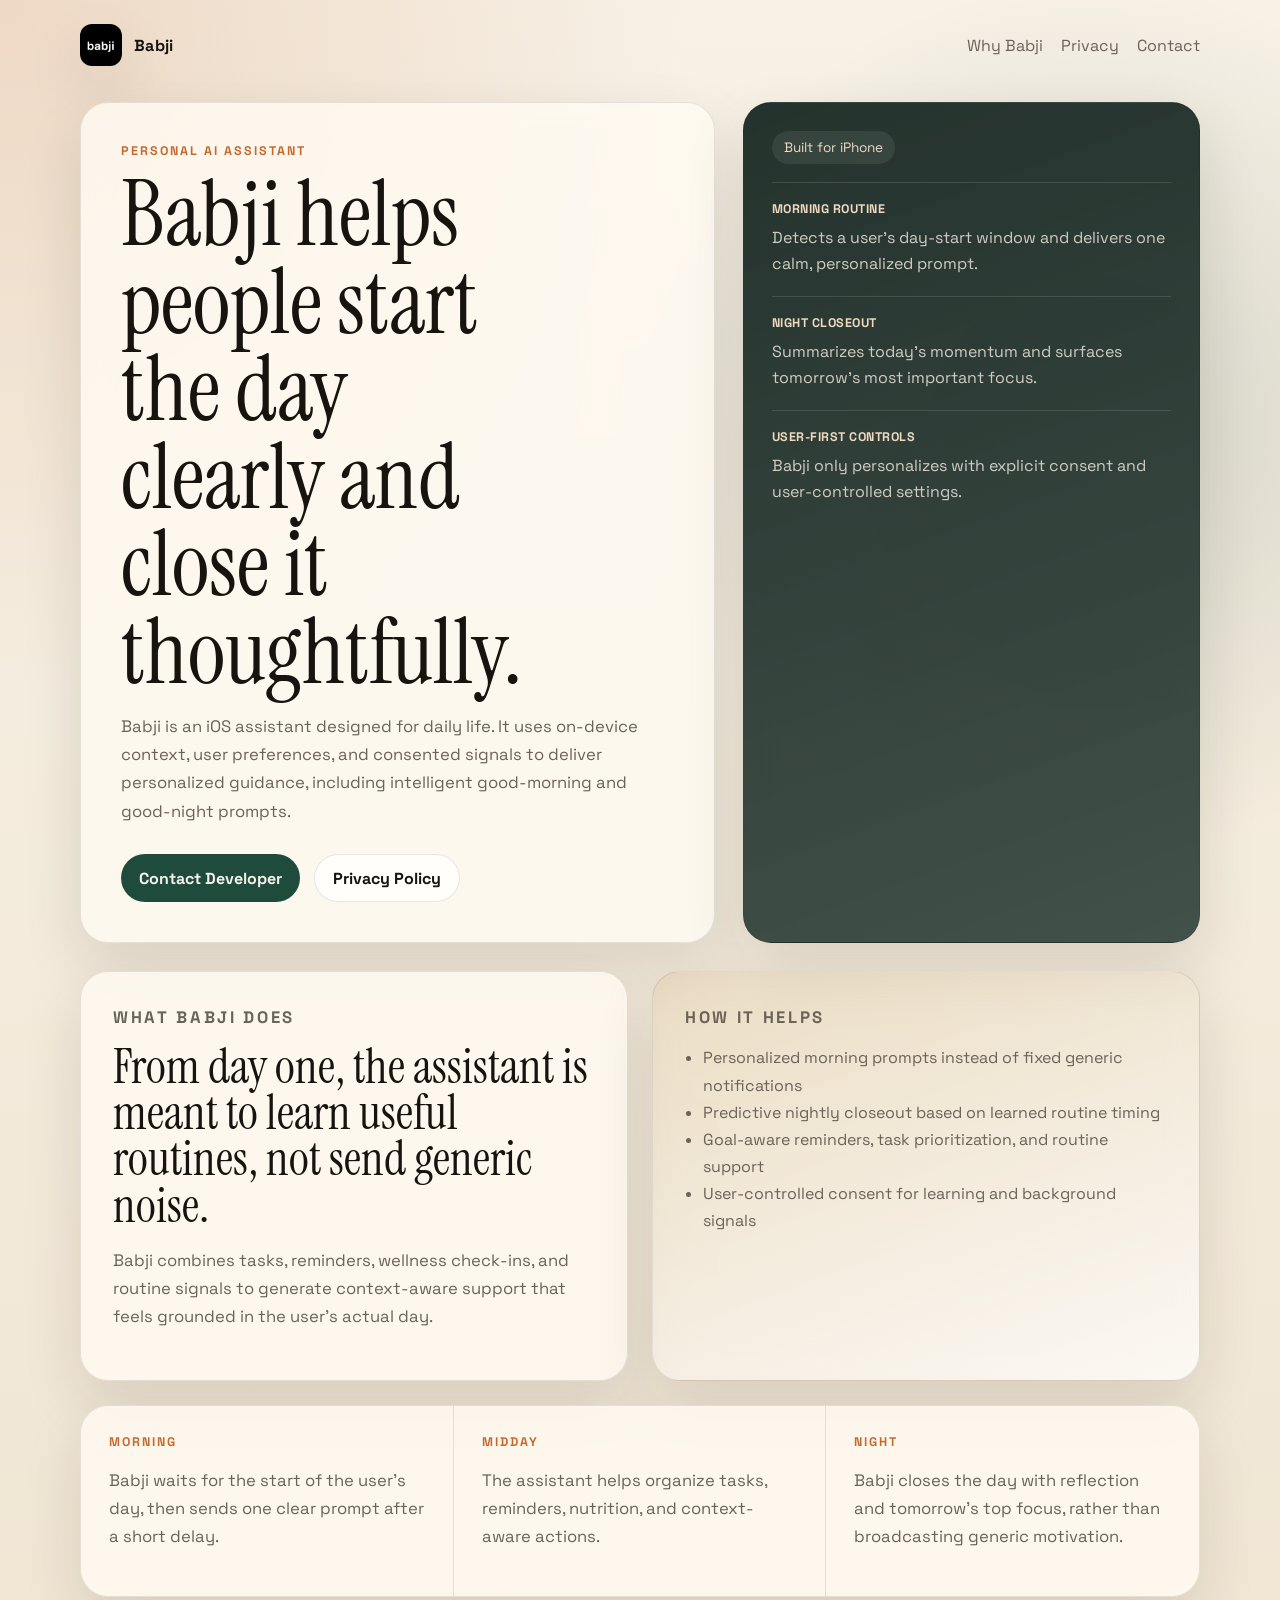
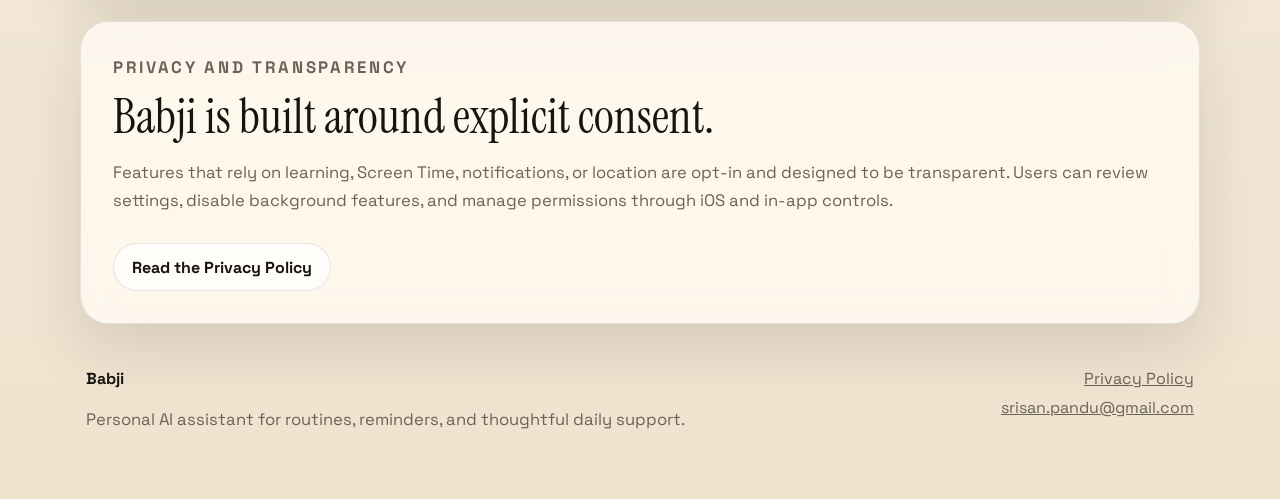
==== index.html @ 30b3c437 "Initial Babji Pages site" ====
<!DOCTYPE html>
<html lang="en">
<head>
  <meta charset="UTF-8">
  <meta name="viewport" content="width=device-width, initial-scale=1.0">
  <title>Babji | Personal AI Assistant</title>
  <meta name="description" content="Babji is a personal AI assistant that helps users organize daily life, build routines, and receive timely, personalized guidance.">
  <meta name="theme-color" content="#efe3cf">
  <meta property="og:title" content="Babji | Personal AI Assistant">
  <meta property="og:description" content="A personal AI assistant for daily routines, thoughtful reminders, and context-aware support.">
  <meta property="og:type" content="website">
  <meta property="og:image" content="assets/babji_logo_512.png">
  <link rel="preconnect" href="https://fonts.googleapis.com">
  <link rel="preconnect" href="https://fonts.gstatic.com" crossorigin>
  <link href="https://fonts.googleapis.com/css2?family=Instrument+Serif:ital@0;1&family=Space+Grotesk:wght@400;500;700&display=swap" rel="stylesheet">
  <link rel="stylesheet" href="site.css">
</head>
<body>
  <div class="page-shell">
    <header class="topbar">
      <a class="brand" href="index.html">
        <img src="assets/babji_logo_256.png" alt="Babji logo">
        <span>Babji</span>
      </a>
      <nav class="nav">
        <a href="#why">Why Babji</a>
        <a href="#privacy">Privacy</a>
        <a href="#contact">Contact</a>
      </nav>
    </header>

    <main>
      <section class="hero">
        <div class="hero-copy">
          <p class="eyebrow">Personal AI Assistant</p>
          <h1>Babji helps people start the day clearly and close it thoughtfully.</h1>
          <p class="lede">
            Babji is an iOS assistant designed for daily life. It uses on-device context, user preferences,
            and consented signals to deliver personalized guidance, including intelligent good-morning and good-night prompts.
          </p>
          <div class="hero-actions">
            <a class="button button-primary" href="mailto:srisan.pandu@gmail.com">Contact Developer</a>
            <a class="button button-secondary" href="privacy.html">Privacy Policy</a>
          </div>
        </div>
        <div class="hero-card">
          <div class="status-pill">Built for iPhone</div>
          <div class="signal-card">
            <p class="signal-label">Morning routine</p>
            <p class="signal-text">Detects a user’s day-start window and delivers one calm, personalized prompt.</p>
          </div>
          <div class="signal-card">
            <p class="signal-label">Night closeout</p>
            <p class="signal-text">Summarizes today’s momentum and surfaces tomorrow’s most important focus.</p>
          </div>
          <div class="signal-card">
            <p class="signal-label">User-first controls</p>
            <p class="signal-text">Babji only personalizes with explicit consent and user-controlled settings.</p>
          </div>
        </div>
      </section>

      <section class="grid-section" id="why">
        <article class="panel">
          <p class="panel-kicker">What Babji does</p>
          <h2>From day one, the assistant is meant to learn useful routines, not send generic noise.</h2>
          <p>
            Babji combines tasks, reminders, wellness check-ins, and routine signals to generate context-aware
            support that feels grounded in the user’s actual day.
          </p>
        </article>
        <article class="panel panel-contrast">
          <p class="panel-kicker">How it helps</p>
          <ul class="feature-list">
            <li>Personalized morning prompts instead of fixed generic notifications</li>
            <li>Predictive nightly closeout based on learned routine timing</li>
            <li>Goal-aware reminders, task prioritization, and routine support</li>
            <li>User-controlled consent for learning and background signals</li>
          </ul>
        </article>
      </section>

      <section class="story-strip">
        <div class="story">
          <p class="story-label">Morning</p>
          <p class="story-text">Babji waits for the start of the user’s day, then sends one clear prompt after a short delay.</p>
        </div>
        <div class="story">
          <p class="story-label">Midday</p>
          <p class="story-text">The assistant helps organize tasks, reminders, nutrition, and context-aware actions.</p>
        </div>
        <div class="story">
          <p class="story-label">Night</p>
          <p class="story-text">Babji closes the day with reflection and tomorrow’s top focus, rather than broadcasting generic motivation.</p>
        </div>
      </section>

      <section class="panel legal-panel" id="privacy">
        <p class="panel-kicker">Privacy and transparency</p>
        <h2>Babji is built around explicit consent.</h2>
        <p>
          Features that rely on learning, Screen Time, notifications, or location are opt-in and designed to be transparent.
          Users can review settings, disable background features, and manage permissions through iOS and in-app controls.
        </p>
        <div class="hero-actions">
          <a class="button button-secondary" href="privacy.html">Read the Privacy Policy</a>
        </div>
      </section>
    </main>

    <footer class="footer" id="contact">
      <div>
        <p class="footer-title">Babji</p>
        <p class="footer-copy">Personal AI assistant for routines, reminders, and thoughtful daily support.</p>
      </div>
      <div class="footer-links">
        <a href="privacy.html">Privacy Policy</a>
        <a href="mailto:srisan.pandu@gmail.com">srisan.pandu@gmail.com</a>
      </div>
    </footer>
  </div>
</body>
</html>
---- site.css ----
:root {
  --paper: #f4ecdf;
  --ink: #17130f;
  --muted: #6b6258;
  --sand: #d9c8ad;
  --amber: #c46a2e;
  --forest: #1f4b3d;
  --panel: rgba(255, 250, 242, 0.82);
  --panel-strong: #1b2a25;
  --line: rgba(23, 19, 15, 0.1);
  --shadow: 0 24px 60px rgba(30, 22, 15, 0.12);
}

* {
  box-sizing: border-box;
}

html {
  scroll-behavior: smooth;
}

body {
  margin: 0;
  color: var(--ink);
  font-family: "Space Grotesk", sans-serif;
  background:
    radial-gradient(circle at top left, rgba(196, 106, 46, 0.18), transparent 28%),
    radial-gradient(circle at 85% 20%, rgba(31, 75, 61, 0.16), transparent 22%),
    linear-gradient(180deg, #f7f1e6 0%, #efe3cf 100%);
}

a {
  color: inherit;
}

.page-shell {
  width: min(1120px, calc(100% - 32px));
  margin: 0 auto;
  padding: 24px 0 48px;
}

.topbar {
  display: flex;
  align-items: center;
  justify-content: space-between;
  gap: 16px;
  margin-bottom: 36px;
}

.brand {
  display: inline-flex;
  align-items: center;
  gap: 12px;
  text-decoration: none;
  font-weight: 700;
  letter-spacing: 0.02em;
}

.brand img {
  width: 42px;
  height: 42px;
  border-radius: 12px;
  box-shadow: var(--shadow);
}

.nav {
  display: inline-flex;
  gap: 18px;
  flex-wrap: wrap;
}

.nav a {
  text-decoration: none;
  color: var(--muted);
}

.hero {
  display: grid;
  grid-template-columns: 1.25fr 0.9fr;
  gap: 28px;
  align-items: stretch;
  margin-bottom: 28px;
}

.hero-copy,
.hero-card,
.panel,
.story-strip,
.legal-card {
  border: 1px solid var(--line);
  border-radius: 28px;
  background: var(--panel);
  box-shadow: var(--shadow);
  backdrop-filter: blur(14px);
}

.hero-copy {
  padding: 40px;
}

.eyebrow,
.panel-kicker,
.story-label {
  margin: 0 0 12px;
  text-transform: uppercase;
  letter-spacing: 0.16em;
  font-size: 0.78rem;
  color: var(--amber);
  font-weight: 700;
}

h1,
h2 {
  margin: 0;
  font-family: "Instrument Serif", serif;
  font-weight: 400;
  line-height: 0.96;
}

h1 {
  font-size: clamp(3.2rem, 8vw, 5.7rem);
  max-width: 9.5ch;
}

h2 {
  font-size: clamp(2rem, 4vw, 3rem);
  margin-bottom: 18px;
}

.lede,
.panel p,
.story-text,
.footer-copy,
.legal-card p,
.legal-card li {
  font-size: 1.04rem;
  line-height: 1.7;
  color: var(--muted);
}

.hero-actions {
  display: flex;
  flex-wrap: wrap;
  gap: 14px;
  margin-top: 28px;
}

.button {
  display: inline-flex;
  align-items: center;
  justify-content: center;
  min-height: 48px;
  padding: 0 18px;
  border-radius: 999px;
  text-decoration: none;
  font-weight: 700;
  transition: transform 160ms ease, background-color 160ms ease;
}

.button:hover {
  transform: translateY(-1px);
}

.button-primary {
  background: var(--forest);
  color: #f6f1ea;
}

.button-secondary {
  background: rgba(255, 255, 255, 0.75);
  border: 1px solid var(--line);
}

.hero-card {
  padding: 28px;
  background:
    linear-gradient(160deg, rgba(27, 42, 37, 0.96), rgba(46, 64, 57, 0.9)),
    linear-gradient(180deg, rgba(255, 255, 255, 0.08), rgba(255, 255, 255, 0));
  color: #f5ede2;
}

.status-pill {
  display: inline-flex;
  padding: 8px 12px;
  border-radius: 999px;
  background: rgba(255, 255, 255, 0.08);
  color: #efd9bf;
  font-size: 0.85rem;
  margin-bottom: 18px;
}

.signal-card {
  padding: 18px 0;
  border-top: 1px solid rgba(255, 255, 255, 0.12);
}

.signal-label {
  margin: 0 0 8px;
  color: #efd9bf;
  font-weight: 700;
  letter-spacing: 0.04em;
  text-transform: uppercase;
  font-size: 0.78rem;
}

.signal-text {
  margin: 0;
  line-height: 1.65;
  color: rgba(245, 237, 226, 0.82);
}

.grid-section {
  display: grid;
  grid-template-columns: 1fr 1fr;
  gap: 24px;
  margin-bottom: 24px;
}

.panel {
  padding: 32px;
}

.panel-contrast {
  background: linear-gradient(160deg, rgba(195, 154, 78, 0.16), rgba(255, 255, 255, 0.72));
}

.feature-list {
  margin: 0;
  padding-left: 18px;
  color: var(--muted);
  line-height: 1.7;
}

.story-strip {
  display: grid;
  grid-template-columns: repeat(3, 1fr);
  gap: 0;
  overflow: hidden;
  margin-bottom: 24px;
}

.story {
  padding: 28px;
  border-right: 1px solid var(--line);
}

.story:last-child {
  border-right: 0;
}

.legal-panel {
  margin-bottom: 28px;
}

.footer {
  display: flex;
  justify-content: space-between;
  gap: 18px;
  padding: 16px 6px 0;
  color: var(--muted);
}

.footer-title {
  margin: 0 0 6px;
  color: var(--ink);
  font-weight: 700;
}

.footer-links {
  display: flex;
  flex-direction: column;
  gap: 8px;
  align-items: flex-end;
}

.legal-shell {
  width: min(920px, calc(100% - 32px));
}

.legal-main {
  display: grid;
  gap: 24px;
}

.legal-hero {
  padding: 24px 8px 0;
}

.legal-card {
  padding: 34px;
}

.legal-card h2 {
  margin-top: 26px;
}

.legal-card h2:first-of-type {
  margin-top: 0;
}

@media (max-width: 900px) {
  .hero,
  .grid-section,
  .story-strip,
  .footer {
    grid-template-columns: 1fr;
    display: grid;
  }

  .topbar {
    flex-direction: column;
    align-items: flex-start;
  }

  .footer-links {
    align-items: flex-start;
  }

  .story {
    border-right: 0;
    border-bottom: 1px solid var(--line);
  }

  .story:last-child {
    border-bottom: 0;
  }

  .hero-copy,
  .hero-card,
  .panel,
  .legal-card {
    padding: 24px;
  }
}
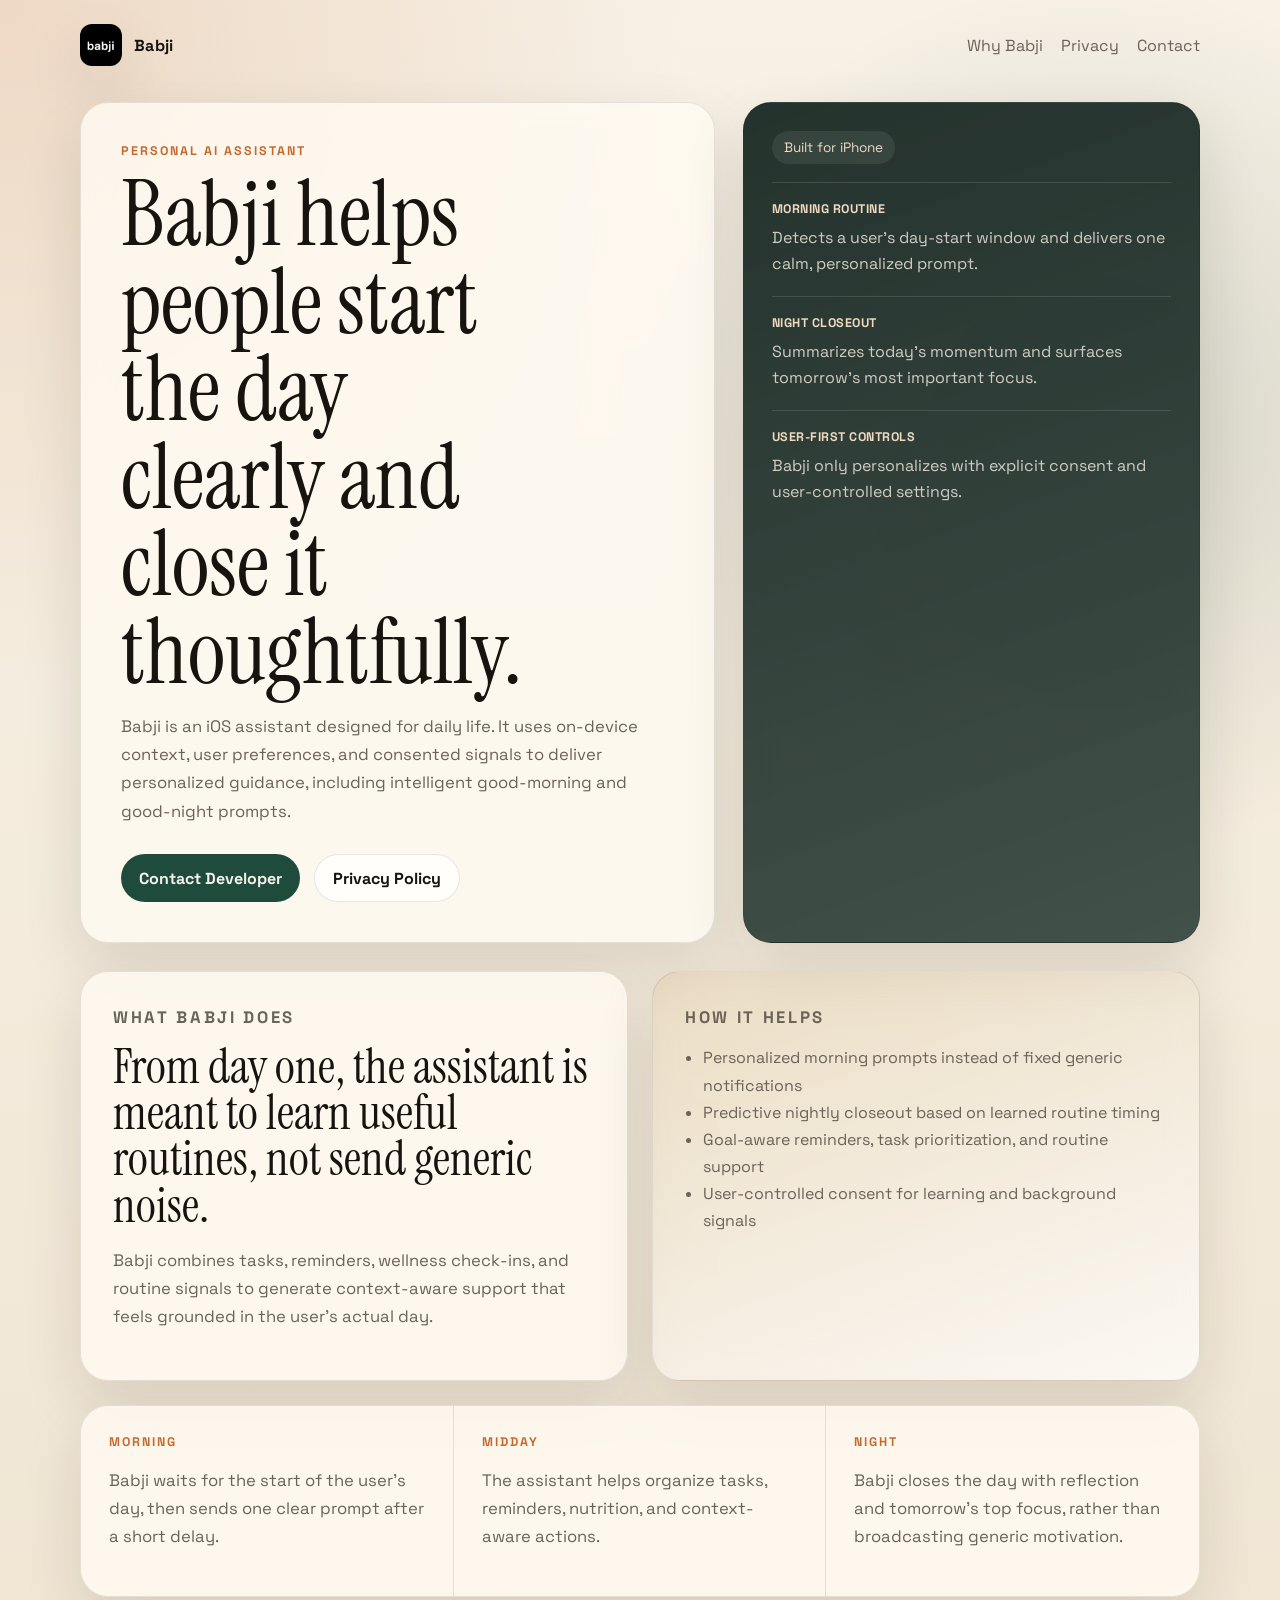
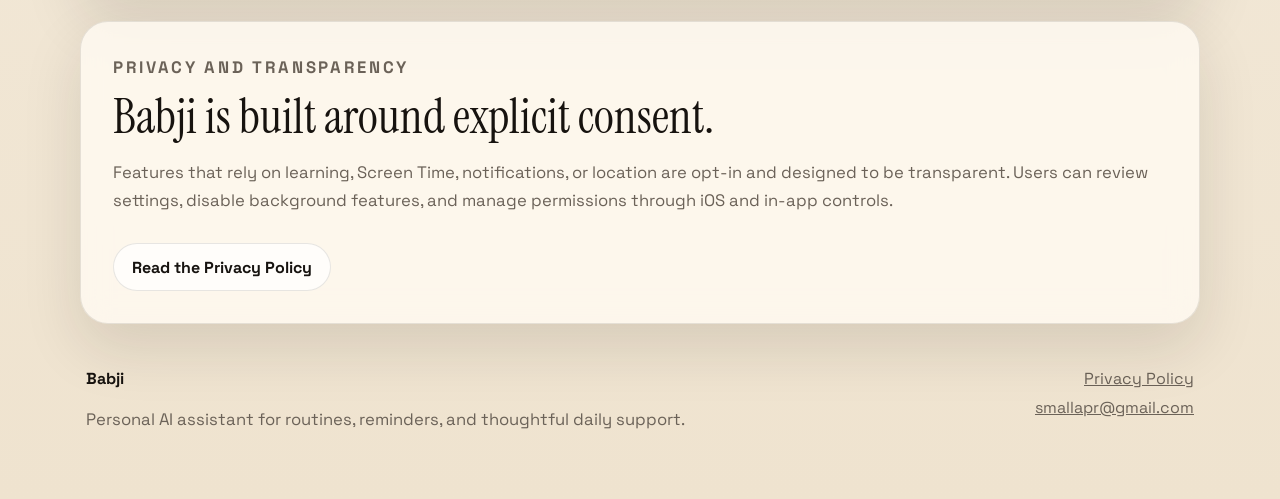
==== commit 041ff98a: "Update contact email" ====
--- a/index.html
+++ b/index.html
@@ -39,7 +39,7 @@
             and consented signals to deliver personalized guidance, including intelligent good-morning and good-night prompts.
           </p>
           <div class="hero-actions">
-            <a class="button button-primary" href="mailto:srisan.pandu@gmail.com">Contact Developer</a>
+            <a class="button button-primary" href="mailto:smallapr@gmail.com">Contact Developer</a>
             <a class="button button-secondary" href="privacy.html">Privacy Policy</a>
           </div>
         </div>
@@ -115,7 +115,7 @@
       </div>
       <div class="footer-links">
         <a href="privacy.html">Privacy Policy</a>
-        <a href="mailto:srisan.pandu@gmail.com">srisan.pandu@gmail.com</a>
+        <a href="mailto:smallapr@gmail.com">smallapr@gmail.com</a>
       </div>
     </footer>
   </div>
